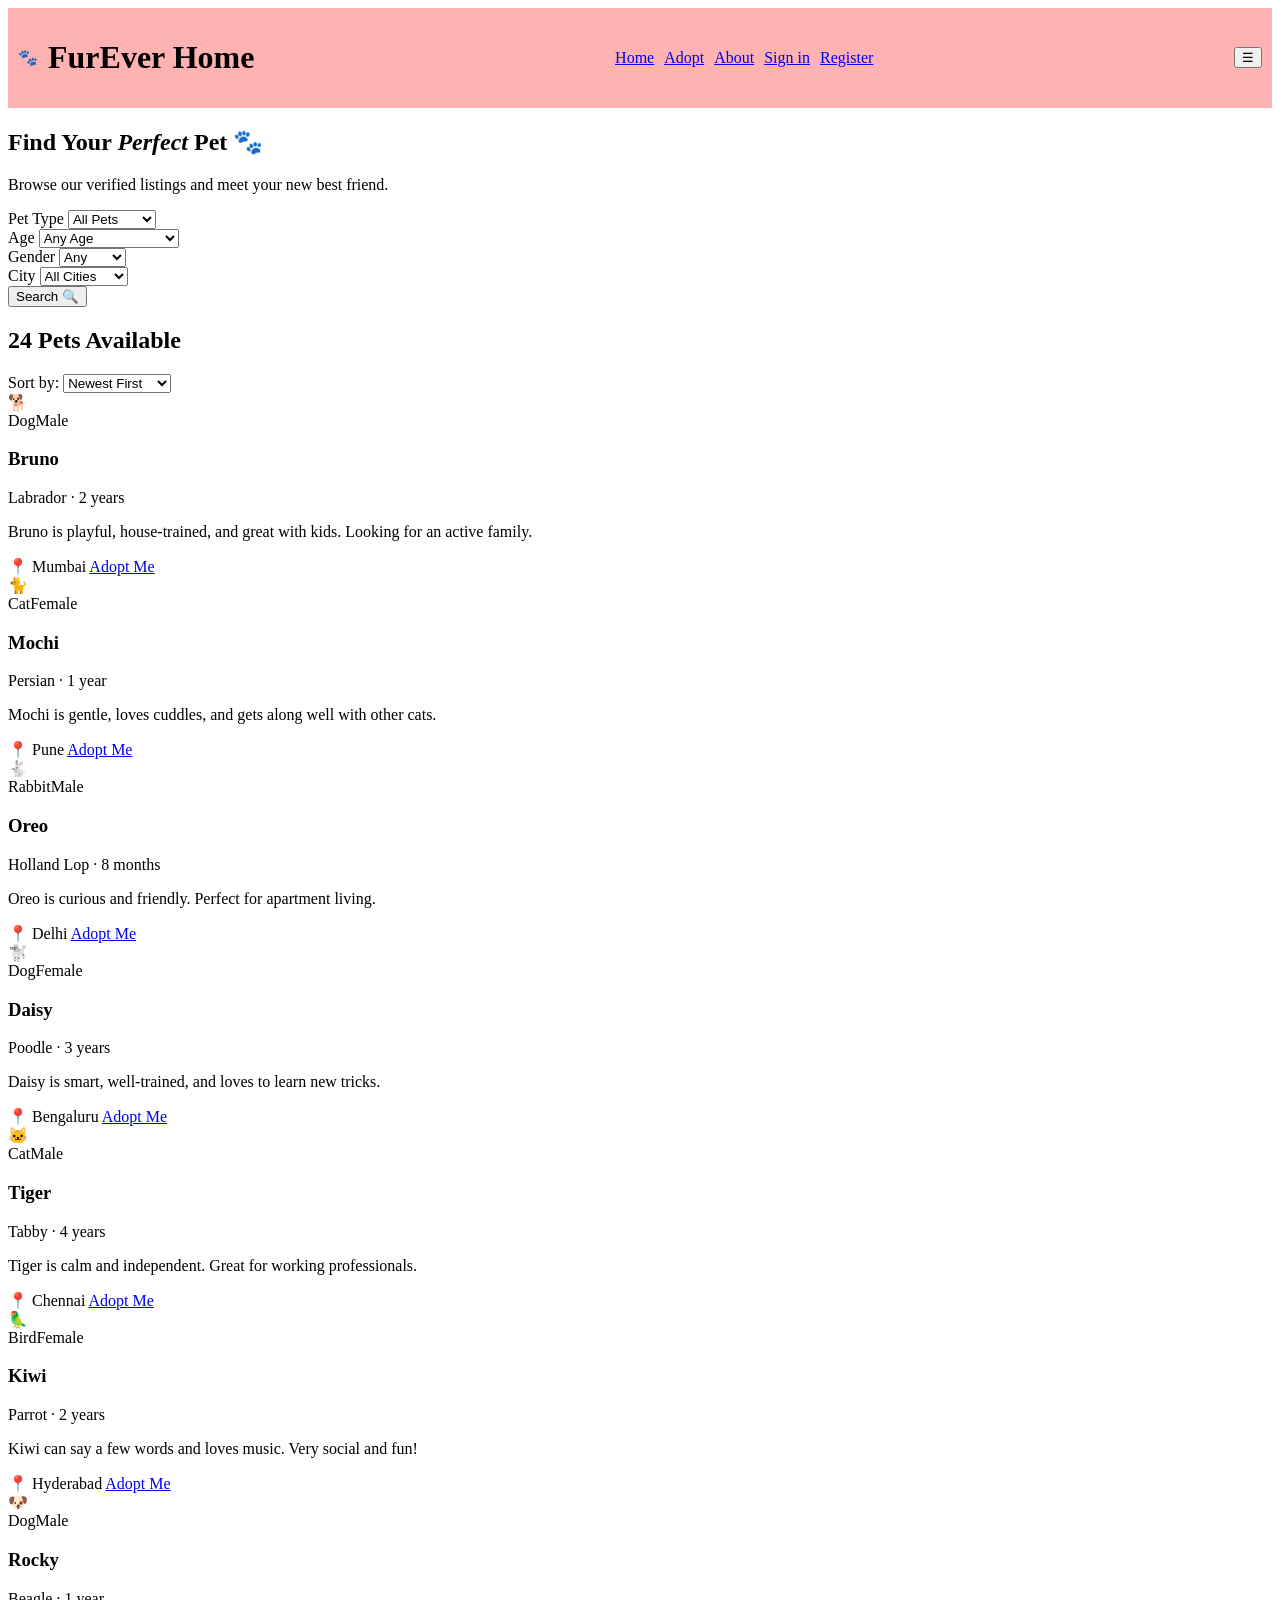
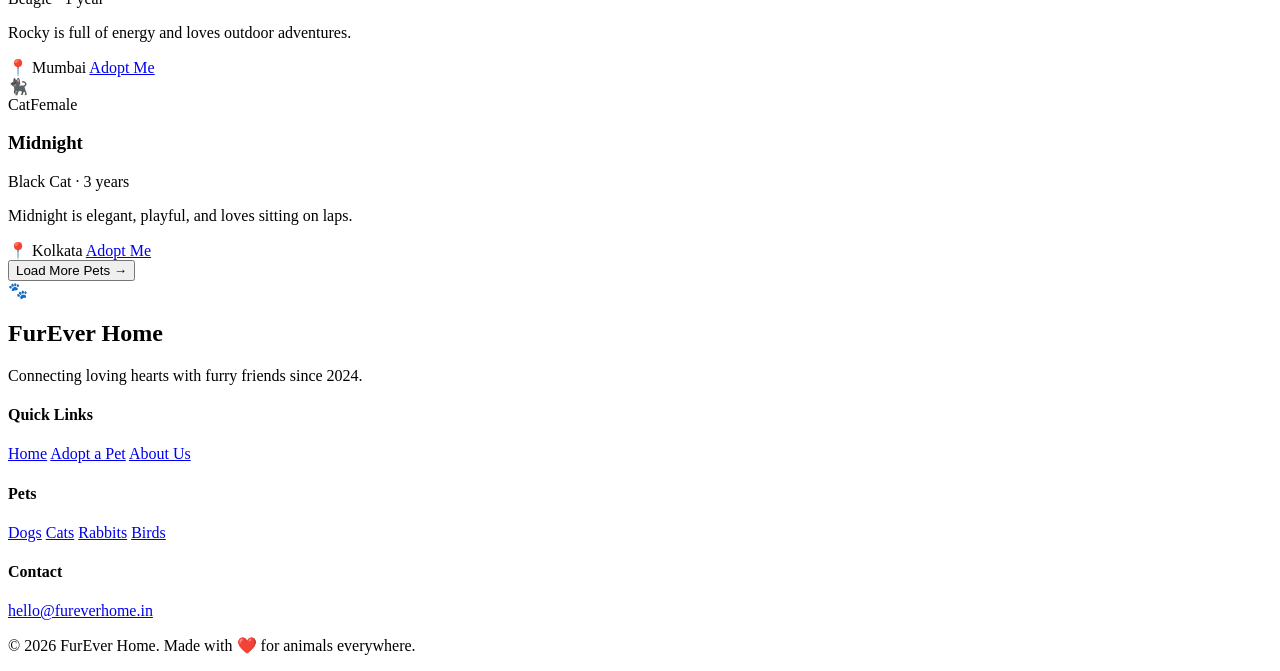
==== adopt.html @ f4fa9cf0 "about and adopt files done" ====
<!doctype html>
<html lang="en">
  <head>
    <title>Adopt a Pet — FurEver Home</title>
    <link rel="preconnect" href="https://fonts.googleapis.com" />
    <link rel="preconnect" href="https://fonts.gstatic.com" crossorigin />
    <link
      href="https://fonts.googleapis.com/css2?family=Playfair+Display:wght@700;900&family=Nunito:wght@400;600;700&display=swap"
      rel="stylesheet"
    />
    <link rel="stylesheet" href="styles/global.css" />
    <link rel="stylesheet" href="styles/header.css" />
    <link rel="stylesheet" href="styles/adopt.css" />
  </head>
  <body>
    <div class="container">
      <header class="header">
        <div class="header-left">
          <div class="logo-circle">🐾</div>
          <h1 class="site-title">FurEver Home</h1>
        </div>
        <nav class="header-right">
          <a href="index.html" class="nav-link">Home</a>
          <a href="adopt.html" class="nav-link active">Adopt</a>
          <a href="about.html" class="nav-link">About</a>
          <a href="login.html" class="btn btn-ghost">Sign in</a>
          <a href="register.html" class="btn btn-primary">Register</a>
        </nav>
        <button class="hamburger" onclick="toggleMenu()">☰</button>
      </header>

      <!-- PAGE HERO -->
      <section class="page-hero">
        <h1>Find Your <em>Perfect</em> Pet 🐾</h1>
        <p>Browse our verified listings and meet your new best friend.</p>
      </section>

      <!-- FILTERS -->
      <div class="filters-bar">
        <div class="filter-group">
          <label>Pet Type</label>
          <select onchange="filterPets()">
            <option value="all">All Pets</option>
            <option value="dog">🐕 Dogs</option>
            <option value="cat">🐈 Cats</option>
            <option value="rabbit">🐇 Rabbits</option>
            <option value="bird">🦜 Birds</option>
          </select>
        </div>
        <div class="filter-group">
          <label>Age</label>
          <select>
            <option>Any Age</option>
            <option>Puppy/Kitten (0–1y)</option>
            <option>Young (1–3y)</option>
            <option>Adult (3–7y)</option>
            <option>Senior (7y+)</option>
          </select>
        </div>
        <div class="filter-group">
          <label>Gender</label>
          <select>
            <option>Any</option>
            <option>Male</option>
            <option>Female</option>
          </select>
        </div>
        <div class="filter-group">
          <label>City</label>
          <select>
            <option>All Cities</option>
            <option>Mumbai</option>
            <option>Delhi</option>
            <option>Bengaluru</option>
            <option>Pune</option>
            <option>Chennai</option>
            <option>Hyderabad</option>
          </select>
        </div>
        <button class="btn btn-primary">Search 🔍</button>
      </div>

      <!-- PET LISTINGS -->
      <section class="listings-section">
        <div class="listings-header">
          <h2>24 Pets Available</h2>
          <div class="sort-row">
            <span>Sort by:</span>
            <select>
              <option>Newest First</option>
              <option>Oldest First</option>
              <option>Closest to You</option>
            </select>
          </div>
        </div>

        <div class="listings-grid">
          <!-- Dog cards -->
          <div class="listing-card" data-type="dog">
            <div class="listing-img dog-bg">🐕</div>
            <div class="listing-body">
              <div class="listing-tags">
                <span class="tag tag-dog">Dog</span
                ><span class="tag tag-male">Male</span>
              </div>
              <h3>Bruno</h3>
              <p class="listing-meta">Labrador · 2 years</p>
              <p class="listing-desc">
                Bruno is playful, house-trained, and great with kids. Looking
                for an active family.
              </p>
              <div class="listing-footer">
                <span class="listing-loc">📍 Mumbai</span>
                <a href="#" class="btn btn-primary btn-sm">Adopt Me</a>
              </div>
            </div>
          </div>

          <div class="listing-card" data-type="cat">
            <div class="listing-img cat-bg">🐈</div>
            <div class="listing-body">
              <div class="listing-tags">
                <span class="tag tag-cat">Cat</span
                ><span class="tag tag-female">Female</span>
              </div>
              <h3>Mochi</h3>
              <p class="listing-meta">Persian · 1 year</p>
              <p class="listing-desc">
                Mochi is gentle, loves cuddles, and gets along well with other
                cats.
              </p>
              <div class="listing-footer">
                <span class="listing-loc">📍 Pune</span>
                <a href="#" class="btn btn-primary btn-sm">Adopt Me</a>
              </div>
            </div>
          </div>

          <div class="listing-card" data-type="rabbit">
            <div class="listing-img rabbit-bg">🐇</div>
            <div class="listing-body">
              <div class="listing-tags">
                <span class="tag tag-rabbit">Rabbit</span
                ><span class="tag tag-male">Male</span>
              </div>
              <h3>Oreo</h3>
              <p class="listing-meta">Holland Lop · 8 months</p>
              <p class="listing-desc">
                Oreo is curious and friendly. Perfect for apartment living.
              </p>
              <div class="listing-footer">
                <span class="listing-loc">📍 Delhi</span>
                <a href="#" class="btn btn-primary btn-sm">Adopt Me</a>
              </div>
            </div>
          </div>

          <div class="listing-card" data-type="dog">
            <div class="listing-img dog-bg">🐩</div>
            <div class="listing-body">
              <div class="listing-tags">
                <span class="tag tag-dog">Dog</span
                ><span class="tag tag-female">Female</span>
              </div>
              <h3>Daisy</h3>
              <p class="listing-meta">Poodle · 3 years</p>
              <p class="listing-desc">
                Daisy is smart, well-trained, and loves to learn new tricks.
              </p>
              <div class="listing-footer">
                <span class="listing-loc">📍 Bengaluru</span>
                <a href="#" class="btn btn-primary btn-sm">Adopt Me</a>
              </div>
            </div>
          </div>

          <div class="listing-card" data-type="cat">
            <div class="listing-img cat-bg">🐱</div>
            <div class="listing-body">
              <div class="listing-tags">
                <span class="tag tag-cat">Cat</span
                ><span class="tag tag-male">Male</span>
              </div>
              <h3>Tiger</h3>
              <p class="listing-meta">Tabby · 4 years</p>
              <p class="listing-desc">
                Tiger is calm and independent. Great for working professionals.
              </p>
              <div class="listing-footer">
                <span class="listing-loc">📍 Chennai</span>
                <a href="#" class="btn btn-primary btn-sm">Adopt Me</a>
              </div>
            </div>
          </div>

          <div class="listing-card" data-type="bird">
            <div class="listing-img bird-bg">🦜</div>
            <div class="listing-body">
              <div class="listing-tags">
                <span class="tag tag-bird">Bird</span
                ><span class="tag tag-female">Female</span>
              </div>
              <h3>Kiwi</h3>
              <p class="listing-meta">Parrot · 2 years</p>
              <p class="listing-desc">
                Kiwi can say a few words and loves music. Very social and fun!
              </p>
              <div class="listing-footer">
                <span class="listing-loc">📍 Hyderabad</span>
                <a href="#" class="btn btn-primary btn-sm">Adopt Me</a>
              </div>
            </div>
          </div>

          <div class="listing-card" data-type="dog">
            <div class="listing-img dog-bg">🐶</div>
            <div class="listing-body">
              <div class="listing-tags">
                <span class="tag tag-dog">Dog</span
                ><span class="tag tag-male">Male</span>
              </div>
              <h3>Rocky</h3>
              <p class="listing-meta">Beagle · 1 year</p>
              <p class="listing-desc">
                Rocky is full of energy and loves outdoor adventures.
              </p>
              <div class="listing-footer">
                <span class="listing-loc">📍 Mumbai</span>
                <a href="#" class="btn btn-primary btn-sm">Adopt Me</a>
              </div>
            </div>
          </div>

          <div class="listing-card" data-type="cat">
            <div class="listing-img cat-bg">🐈‍⬛</div>
            <div class="listing-body">
              <div class="listing-tags">
                <span class="tag tag-cat">Cat</span
                ><span class="tag tag-female">Female</span>
              </div>
              <h3>Midnight</h3>
              <p class="listing-meta">Black Cat · 3 years</p>
              <p class="listing-desc">
                Midnight is elegant, playful, and loves sitting on laps.
              </p>
              <div class="listing-footer">
                <span class="listing-loc">📍 Kolkata</span>
                <a href="#" class="btn btn-primary btn-sm">Adopt Me</a>
              </div>
            </div>
          </div>
        </div>

        <div class="load-more">
          <button class="btn btn-outline btn-lg">Load More Pets →</button>
        </div>
      </section>

      <!-- FOOTER -->
      <footer class="footer">
        <div class="footer-top">
          <div class="footer-brand">
            <div class="logo-circle">🐾</div>
            <h2>FurEver Home</h2>
            <p>Connecting loving hearts with furry friends since 2024.</p>
          </div>
          <div class="footer-links">
            <h4>Quick Links</h4>
            <a href="index.html">Home</a>
            <a href="adopt.html">Adopt a Pet</a>
            <a href="about.html">About Us</a>
          </div>
          <div class="footer-links">
            <h4>Pets</h4>
            <a href="#">Dogs</a>
            <a href="#">Cats</a>
            <a href="#">Rabbits</a>
            <a href="#">Birds</a>
          </div>
          <div class="footer-links">
            <h4>Contact</h4>
            <a href="#">hello@fureverhome.in</a>
          </div>
        </div>
        <div class="footer-bottom">
          <p>© 2026 FurEver Home. Made with ❤️ for animals everywhere.</p>
        </div>
      </footer>
    </div>
    <script>
      function toggleMenu() {
        document.querySelector(".header-right").classList.toggle("open");
      }
    </script>
  </body>
</html>
---- styles/header.css ----
.header {
  background-color: #ffb2b2;
  display: flex;
  align-items: center;
  justify-content: space-between;
  padding: 10px;
}

.header-left {
  display: flex;
  align-items: center;
  gap: 10px;
}

.header img {
  width: 50px;
  height: 50px;
  border-radius: 50%;
  padding-bottom: 8px;
  padding-top: 8px;
}

.header-right {
  display: flex;
  gap: 10px;
}

.header-right button {
  border: none;
  font-size: 15px;
  border-radius: 8px;
  padding: 8px 10px;
  cursor: pointer;
  background-color: #fffbf1;
}

.header-right button:hover {
  opacity: 0.85;
}
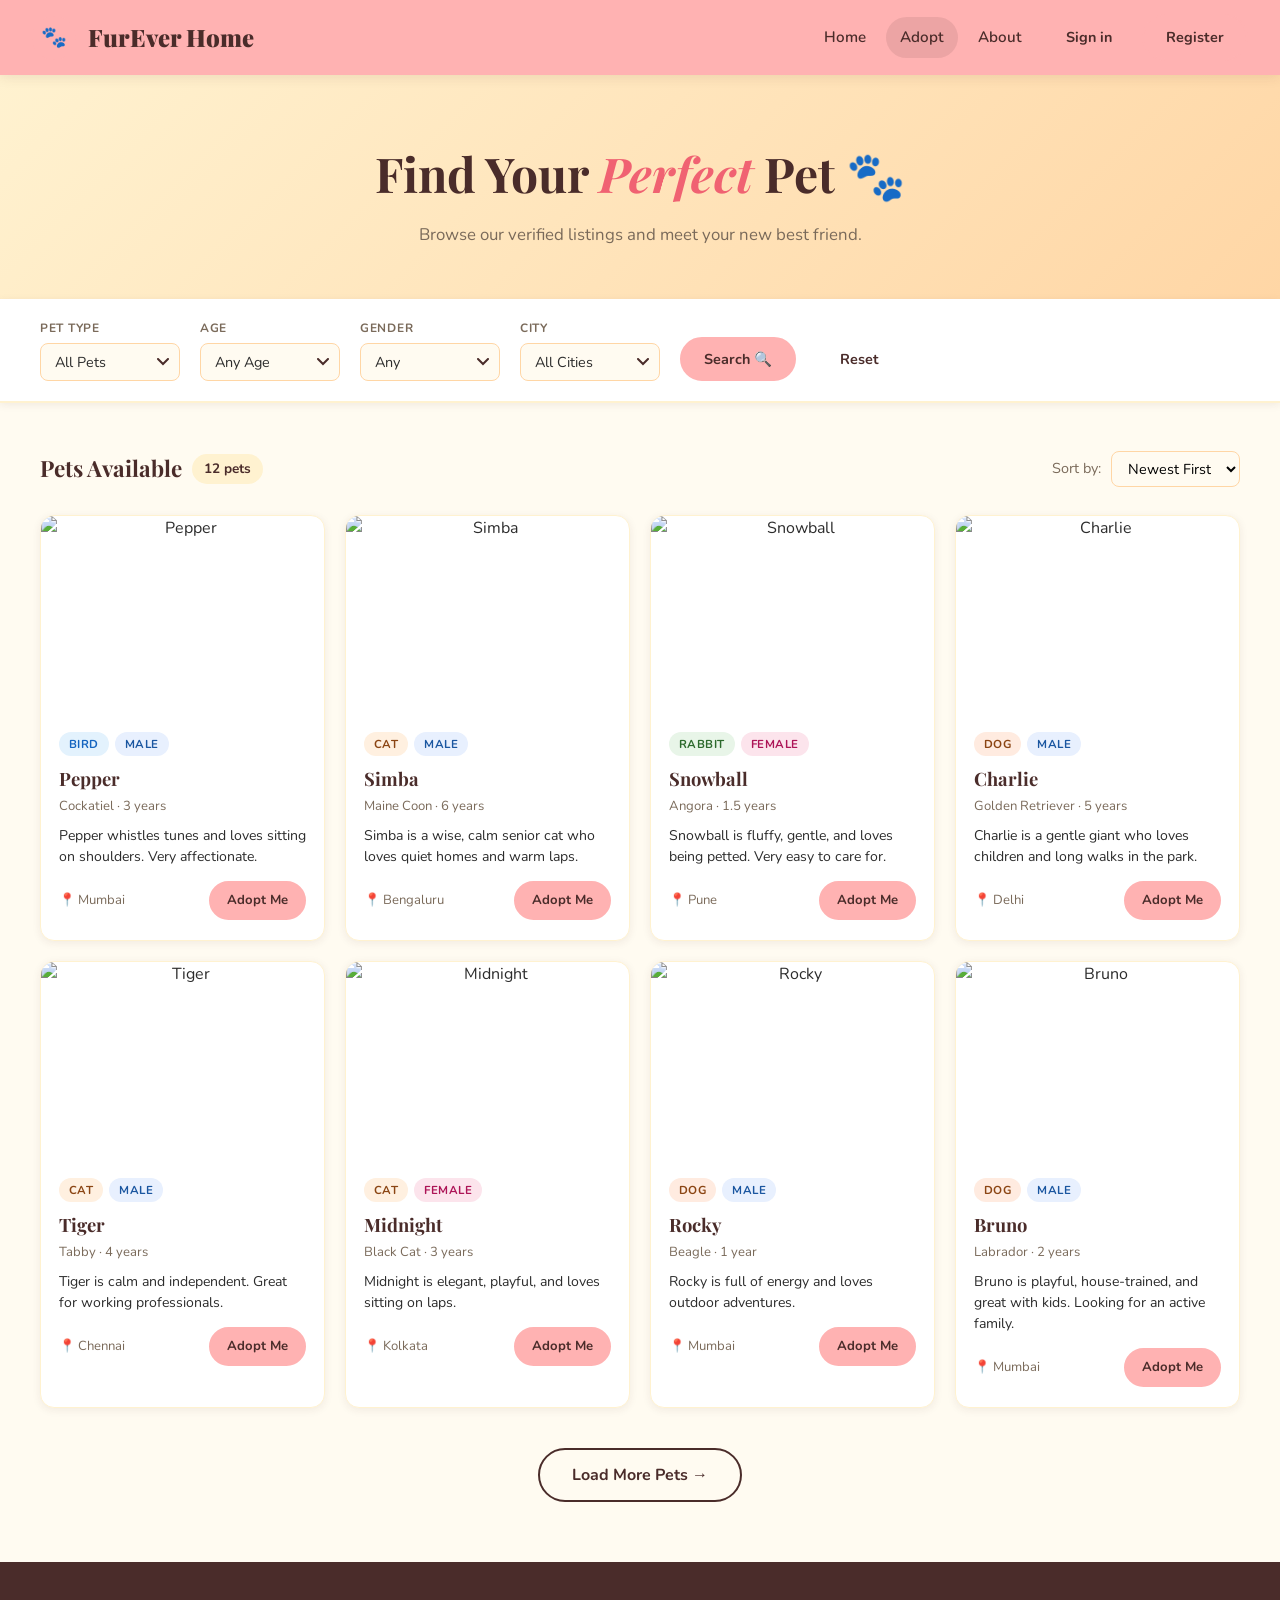
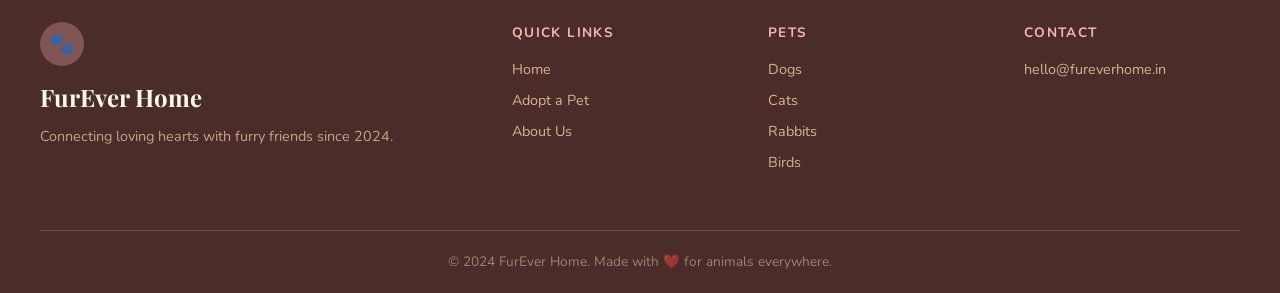
==== commit f5963b00: "updated adopt and index files" ====
--- a/adopt.html
+++ b/adopt.html
@@ -11,6 +11,70 @@
     <link rel="stylesheet" href="styles/global.css" />
     <link rel="stylesheet" href="styles/header.css" />
     <link rel="stylesheet" href="styles/adopt.css" />
+    <style>
+      .listing-img {
+        height: 200px;
+        padding: 0;
+        overflow: hidden;
+        display: block;
+        font-size: unset;
+      }
+      .listing-img img {
+        width: 100%;
+        height: 100%;
+        object-fit: cover;
+        display: block;
+        transition: transform 0.4s ease;
+      }
+      .listing-card:hover .listing-img img {
+        transform: scale(1.06);
+      }
+
+      .empty-state {
+        grid-column: 1 / -1;
+        text-align: center;
+        padding: 60px 20px;
+        color: var(--muted);
+      }
+      .empty-state .empty-emoji {
+        font-size: 3.5rem;
+        display: block;
+        margin-bottom: 14px;
+      }
+      .empty-state h3 {
+        font-family: var(--font-display);
+        color: var(--brown);
+        margin-bottom: 8px;
+      }
+
+      .listing-card {
+        animation: cardIn 0.35s ease both;
+      }
+      @keyframes cardIn {
+        from {
+          opacity: 0;
+          transform: translateY(16px);
+        }
+        to {
+          opacity: 1;
+          transform: translateY(0);
+        }
+      }
+
+      .filter-group select.active-filter {
+        border-color: var(--coral);
+        background-color: #fff5f5;
+      }
+
+      #result-count {
+        font-size: 0.85rem;
+        background: var(--warm);
+        color: var(--brown);
+        padding: 4px 12px;
+        border-radius: var(--radius-xl);
+        font-weight: 700;
+      }
+    </style>
   </head>
   <body>
     <div class="container">
@@ -39,7 +103,7 @@
       <div class="filters-bar">
         <div class="filter-group">
           <label>Pet Type</label>
-          <select onchange="filterPets()">
+          <select id="filter-type">
             <option value="all">All Pets</option>
             <option value="dog">🐕 Dogs</option>
             <option value="cat">🐈 Cats</option>
@@ -49,210 +113,65 @@
         </div>
         <div class="filter-group">
           <label>Age</label>
-          <select>
-            <option>Any Age</option>
-            <option>Puppy/Kitten (0–1y)</option>
-            <option>Young (1–3y)</option>
-            <option>Adult (3–7y)</option>
-            <option>Senior (7y+)</option>
+          <select id="filter-age">
+            <option value="all">Any Age</option>
+            <option value="young">Young (0–2y)</option>
+            <option value="adult">Adult (2–5y)</option>
+            <option value="senior">Senior (5y+)</option>
           </select>
         </div>
         <div class="filter-group">
           <label>Gender</label>
-          <select>
-            <option>Any</option>
-            <option>Male</option>
-            <option>Female</option>
+          <select id="filter-gender">
+            <option value="all">Any</option>
+            <option value="male">Male</option>
+            <option value="female">Female</option>
           </select>
         </div>
         <div class="filter-group">
           <label>City</label>
-          <select>
-            <option>All Cities</option>
-            <option>Mumbai</option>
-            <option>Delhi</option>
-            <option>Bengaluru</option>
-            <option>Pune</option>
-            <option>Chennai</option>
-            <option>Hyderabad</option>
+          <select id="filter-city">
+            <option value="all">All Cities</option>
+            <option value="mumbai">Mumbai</option>
+            <option value="delhi">Delhi</option>
+            <option value="bengaluru">Bengaluru</option>
+            <option value="pune">Pune</option>
+            <option value="chennai">Chennai</option>
+            <option value="hyderabad">Hyderabad</option>
+            <option value="kolkata">Kolkata</option>
           </select>
         </div>
-        <button class="btn btn-primary">Search 🔍</button>
+        <button class="btn btn-primary" onclick="applyFilters()">
+          Search 🔍
+        </button>
+        <button class="btn btn-ghost" onclick="resetFilters()">Reset</button>
       </div>
 
-      <!-- PET LISTINGS -->
+      <!-- LISTINGS -->
       <section class="listings-section">
         <div class="listings-header">
-          <h2>24 Pets Available</h2>
+          <div style="display: flex; align-items: center; gap: 10px">
+            <h2 id="listings-title">Pets Available</h2>
+            <span id="result-count"></span>
+          </div>
           <div class="sort-row">
             <span>Sort by:</span>
-            <select>
-              <option>Newest First</option>
-              <option>Oldest First</option>
-              <option>Closest to You</option>
+            <select id="sort-select" onchange="applyFilters()">
+              <option value="newest">Newest First</option>
+              <option value="oldest">Oldest First</option>
+              <option value="name-asc">Name A–Z</option>
+              <option value="name-desc">Name Z–A</option>
             </select>
           </div>
         </div>
 
-        <div class="listings-grid">
-          <!-- Dog cards -->
-          <div class="listing-card" data-type="dog">
-            <div class="listing-img dog-bg">🐕</div>
-            <div class="listing-body">
-              <div class="listing-tags">
-                <span class="tag tag-dog">Dog</span
-                ><span class="tag tag-male">Male</span>
-              </div>
-              <h3>Bruno</h3>
-              <p class="listing-meta">Labrador · 2 years</p>
-              <p class="listing-desc">
-                Bruno is playful, house-trained, and great with kids. Looking
-                for an active family.
-              </p>
-              <div class="listing-footer">
-                <span class="listing-loc">📍 Mumbai</span>
-                <a href="#" class="btn btn-primary btn-sm">Adopt Me</a>
-              </div>
-            </div>
-          </div>
-
-          <div class="listing-card" data-type="cat">
-            <div class="listing-img cat-bg">🐈</div>
-            <div class="listing-body">
-              <div class="listing-tags">
-                <span class="tag tag-cat">Cat</span
-                ><span class="tag tag-female">Female</span>
-              </div>
-              <h3>Mochi</h3>
-              <p class="listing-meta">Persian · 1 year</p>
-              <p class="listing-desc">
-                Mochi is gentle, loves cuddles, and gets along well with other
-                cats.
-              </p>
-              <div class="listing-footer">
-                <span class="listing-loc">📍 Pune</span>
-                <a href="#" class="btn btn-primary btn-sm">Adopt Me</a>
-              </div>
-            </div>
-          </div>
-
-          <div class="listing-card" data-type="rabbit">
-            <div class="listing-img rabbit-bg">🐇</div>
-            <div class="listing-body">
-              <div class="listing-tags">
-                <span class="tag tag-rabbit">Rabbit</span
-                ><span class="tag tag-male">Male</span>
-              </div>
-              <h3>Oreo</h3>
-              <p class="listing-meta">Holland Lop · 8 months</p>
-              <p class="listing-desc">
-                Oreo is curious and friendly. Perfect for apartment living.
-              </p>
-              <div class="listing-footer">
-                <span class="listing-loc">📍 Delhi</span>
-                <a href="#" class="btn btn-primary btn-sm">Adopt Me</a>
-              </div>
-            </div>
-          </div>
-
-          <div class="listing-card" data-type="dog">
-            <div class="listing-img dog-bg">🐩</div>
-            <div class="listing-body">
-              <div class="listing-tags">
-                <span class="tag tag-dog">Dog</span
-                ><span class="tag tag-female">Female</span>
-              </div>
-              <h3>Daisy</h3>
-              <p class="listing-meta">Poodle · 3 years</p>
-              <p class="listing-desc">
-                Daisy is smart, well-trained, and loves to learn new tricks.
-              </p>
-              <div class="listing-footer">
-                <span class="listing-loc">📍 Bengaluru</span>
-                <a href="#" class="btn btn-primary btn-sm">Adopt Me</a>
-              </div>
-            </div>
-          </div>
-
-          <div class="listing-card" data-type="cat">
-            <div class="listing-img cat-bg">🐱</div>
-            <div class="listing-body">
-              <div class="listing-tags">
-                <span class="tag tag-cat">Cat</span
-                ><span class="tag tag-male">Male</span>
-              </div>
-              <h3>Tiger</h3>
-              <p class="listing-meta">Tabby · 4 years</p>
-              <p class="listing-desc">
-                Tiger is calm and independent. Great for working professionals.
-              </p>
-              <div class="listing-footer">
-                <span class="listing-loc">📍 Chennai</span>
-                <a href="#" class="btn btn-primary btn-sm">Adopt Me</a>
-              </div>
-            </div>
-          </div>
-
-          <div class="listing-card" data-type="bird">
-            <div class="listing-img bird-bg">🦜</div>
-            <div class="listing-body">
-              <div class="listing-tags">
-                <span class="tag tag-bird">Bird</span
-                ><span class="tag tag-female">Female</span>
-              </div>
-              <h3>Kiwi</h3>
-              <p class="listing-meta">Parrot · 2 years</p>
-              <p class="listing-desc">
-                Kiwi can say a few words and loves music. Very social and fun!
-              </p>
-              <div class="listing-footer">
-                <span class="listing-loc">📍 Hyderabad</span>
-                <a href="#" class="btn btn-primary btn-sm">Adopt Me</a>
-              </div>
-            </div>
-          </div>
-
-          <div class="listing-card" data-type="dog">
-            <div class="listing-img dog-bg">🐶</div>
-            <div class="listing-body">
-              <div class="listing-tags">
-                <span class="tag tag-dog">Dog</span
-                ><span class="tag tag-male">Male</span>
-              </div>
-              <h3>Rocky</h3>
-              <p class="listing-meta">Beagle · 1 year</p>
-              <p class="listing-desc">
-                Rocky is full of energy and loves outdoor adventures.
-              </p>
-              <div class="listing-footer">
-                <span class="listing-loc">📍 Mumbai</span>
-                <a href="#" class="btn btn-primary btn-sm">Adopt Me</a>
-              </div>
-            </div>
-          </div>
-
-          <div class="listing-card" data-type="cat">
-            <div class="listing-img cat-bg">🐈‍⬛</div>
-            <div class="listing-body">
-              <div class="listing-tags">
-                <span class="tag tag-cat">Cat</span
-                ><span class="tag tag-female">Female</span>
-              </div>
-              <h3>Midnight</h3>
-              <p class="listing-meta">Black Cat · 3 years</p>
-              <p class="listing-desc">
-                Midnight is elegant, playful, and loves sitting on laps.
-              </p>
-              <div class="listing-footer">
-                <span class="listing-loc">📍 Kolkata</span>
-                <a href="#" class="btn btn-primary btn-sm">Adopt Me</a>
-              </div>
-            </div>
-          </div>
-        </div>
-
-        <div class="load-more">
-          <button class="btn btn-outline btn-lg">Load More Pets →</button>
+        <!-- Cards are rendered by JS -->
+        <div class="listings-grid" id="listings-grid"></div>
+
+        <div class="load-more" id="load-more-wrap" style="display: none">
+          <button class="btn btn-outline btn-lg" onclick="loadMore()">
+            Load More Pets →
+          </button>
         </div>
       </section>
 
@@ -283,14 +202,338 @@
           </div>
         </div>
         <div class="footer-bottom">
-          <p>© 2026 FurEver Home. Made with ❤️ for animals everywhere.</p>
+          <p>© 2024 FurEver Home. Made with ❤️ for animals everywhere.</p>
         </div>
       </footer>
     </div>
+
     <script>
+      const ALL_PETS = [
+        {
+          id: 1,
+          name: "Bruno",
+          type: "dog",
+          breed: "Labrador",
+          age: 2,
+          ageLabel: "2 years",
+          ageGroup: "young",
+          gender: "male",
+          city: "mumbai",
+          cityLabel: "Mumbai",
+          desc: "Bruno is playful, house-trained, and great with kids. Looking for an active family.",
+          img: "https://images.unsplash.com/photo-1561037404-61cd46aa615b?w=400&q=80",
+          date: 5,
+        },
+        {
+          id: 2,
+          name: "Mochi",
+          type: "cat",
+          breed: "Persian",
+          age: 1,
+          ageLabel: "1 year",
+          ageGroup: "young",
+          gender: "female",
+          city: "pune",
+          cityLabel: "Pune",
+          desc: "Mochi is gentle, loves cuddles, and gets along well with other cats.",
+          img: "https://images.unsplash.com/photo-1596854407944-bf87f6fdd49e?w=400&q=80",
+          date: 4,
+        },
+        {
+          id: 3,
+          name: "Oreo",
+          type: "rabbit",
+          breed: "Holland Lop",
+          age: 0.7,
+          ageLabel: "8 months",
+          ageGroup: "young",
+          gender: "male",
+          city: "delhi",
+          cityLabel: "Delhi",
+          desc: "Oreo is curious and friendly. Perfect for apartment living.",
+          img: "https://images.unsplash.com/photo-1585110396000-c9ffd4e4b308?w=400&q=80",
+          date: 3,
+        },
+        {
+          id: 4,
+          name: "Daisy",
+          type: "dog",
+          breed: "Poodle",
+          age: 3,
+          ageLabel: "3 years",
+          ageGroup: "adult",
+          gender: "female",
+          city: "bengaluru",
+          cityLabel: "Bengaluru",
+          desc: "Daisy is smart, well-trained, and loves to learn new tricks.",
+          img: "https://images.unsplash.com/photo-1552053831-71594a27632d?w=400&q=80",
+          date: 2,
+        },
+        {
+          id: 5,
+          name: "Tiger",
+          type: "cat",
+          breed: "Tabby",
+          age: 4,
+          ageLabel: "4 years",
+          ageGroup: "adult",
+          gender: "male",
+          city: "chennai",
+          cityLabel: "Chennai",
+          desc: "Tiger is calm and independent. Great for working professionals.",
+          img: "https://images.unsplash.com/photo-1574144611937-0df059b5ef3e?w=400&q=80",
+          date: 8,
+        },
+        {
+          id: 6,
+          name: "Kiwi",
+          type: "bird",
+          breed: "Parrot",
+          age: 2,
+          ageLabel: "2 years",
+          ageGroup: "young",
+          gender: "female",
+          city: "hyderabad",
+          cityLabel: "Hyderabad",
+          desc: "Kiwi can say a few words and loves music. Very social and fun!",
+          img: "https://images.unsplash.com/photo-1552728089-57bdde30beb3?w=400&q=80",
+          date: 1,
+        },
+        {
+          id: 7,
+          name: "Rocky",
+          type: "dog",
+          breed: "Beagle",
+          age: 1,
+          ageLabel: "1 year",
+          ageGroup: "young",
+          gender: "male",
+          city: "mumbai",
+          cityLabel: "Mumbai",
+          desc: "Rocky is full of energy and loves outdoor adventures.",
+          img: "https://images.unsplash.com/photo-1543466835-00a7907e9de1?w=400&q=80",
+          date: 6,
+        },
+        {
+          id: 8,
+          name: "Midnight",
+          type: "cat",
+          breed: "Black Cat",
+          age: 3,
+          ageLabel: "3 years",
+          ageGroup: "adult",
+          gender: "female",
+          city: "kolkata",
+          cityLabel: "Kolkata",
+          desc: "Midnight is elegant, playful, and loves sitting on laps.",
+          img: "https://images.unsplash.com/photo-1519052537078-e6302a4968d4?w=400&q=80",
+          date: 7,
+        },
+        {
+          id: 9,
+          name: "Charlie",
+          type: "dog",
+          breed: "Golden Retriever",
+          age: 5,
+          ageLabel: "5 years",
+          ageGroup: "adult",
+          gender: "male",
+          city: "delhi",
+          cityLabel: "Delhi",
+          desc: "Charlie is a gentle giant who loves children and long walks in the park.",
+          img: "https://images.unsplash.com/photo-1587300003388-59208cc962cb?w=400&q=80",
+          date: 9,
+        },
+        {
+          id: 10,
+          name: "Snowball",
+          type: "rabbit",
+          breed: "Angora",
+          age: 1.5,
+          ageLabel: "1.5 years",
+          ageGroup: "young",
+          gender: "female",
+          city: "pune",
+          cityLabel: "Pune",
+          desc: "Snowball is fluffy, gentle, and loves being petted. Very easy to care for.",
+          img: "https://images.unsplash.com/photo-1623387641168-d9803ddd3f35?w=400&q=80",
+          date: 10,
+        },
+        {
+          id: 11,
+          name: "Simba",
+          type: "cat",
+          breed: "Maine Coon",
+          age: 6,
+          ageLabel: "6 years",
+          ageGroup: "senior",
+          gender: "male",
+          city: "bengaluru",
+          cityLabel: "Bengaluru",
+          desc: "Simba is a wise, calm senior cat who loves quiet homes and warm laps.",
+          img: "https://images.unsplash.com/photo-1533743983669-94fa5c4338ec?w=400&q=80",
+          date: 11,
+        },
+        {
+          id: 12,
+          name: "Pepper",
+          type: "bird",
+          breed: "Cockatiel",
+          age: 3,
+          ageLabel: "3 years",
+          ageGroup: "adult",
+          gender: "male",
+          city: "mumbai",
+          cityLabel: "Mumbai",
+          desc: "Pepper whistles tunes and loves sitting on shoulders. Very affectionate.",
+          img: "https://images.unsplash.com/photo-1606567595334-d39972c85dbe?w=400&q=80",
+          date: 12,
+        },
+      ];
+
+      const PAGE_SIZE = 8;
+      let visibleCount = PAGE_SIZE;
+      let filteredPets = [...ALL_PETS];
+
+      function getTagClass(type) {
+        return (
+          {
+            dog: "tag-dog",
+            cat: "tag-cat",
+            rabbit: "tag-rabbit",
+            bird: "tag-bird",
+          }[type] || "tag-dog"
+        );
+      }
+
+      function capitalise(str) {
+        return str.charAt(0).toUpperCase() + str.slice(1);
+      }
+
+      function buildCard(pet) {
+        return `
+          <div class="listing-card" data-id="${pet.id}">
+            <div class="listing-img">
+              <img src="${pet.img}" alt="${pet.name}" loading="lazy" />
+            </div>
+            <div class="listing-body">
+              <div class="listing-tags">
+                <span class="tag ${getTagClass(pet.type)}">${capitalise(pet.type)}</span>
+                <span class="tag ${pet.gender === "male" ? "tag-male" : "tag-female"}">${capitalise(pet.gender)}</span>
+              </div>
+              <h3>${pet.name}</h3>
+              <p class="listing-meta">${pet.breed} · ${pet.ageLabel}</p>
+              <p class="listing-desc">${pet.desc}</p>
+              <div class="listing-footer">
+                <span class="listing-loc">📍 ${pet.cityLabel}</span>
+                <a href="#" class="btn btn-primary btn-sm">Adopt Me</a>
+              </div>
+            </div>
+          </div>`;
+      }
+
+      function renderGrid() {
+        const grid = document.getElementById("listings-grid");
+        const shown = filteredPets.slice(0, visibleCount);
+
+        if (shown.length === 0) {
+          grid.innerHTML = `
+            <div class="empty-state">
+              <span class="empty-emoji">🔍</span>
+              <h3>No pets found</h3>
+              <p>Try adjusting your filters — there are plenty of pets waiting!</p>
+            </div>`;
+        } else {
+          grid.innerHTML = shown.map(buildCard).join("");
+        }
+
+        // result count badge
+        document.getElementById("result-count").textContent =
+          filteredPets.length + " pet" + (filteredPets.length !== 1 ? "s" : "");
+
+        // load more button
+        document.getElementById("load-more-wrap").style.display =
+          filteredPets.length > visibleCount ? "block" : "none";
+      }
+
+      function applyFilters() {
+        const type = document.getElementById("filter-type").value;
+        const age = document.getElementById("filter-age").value;
+        const gender = document.getElementById("filter-gender").value;
+        const city = document.getElementById("filter-city").value;
+        const sort = document.getElementById("sort-select").value;
+
+        // highlight active selects
+        [
+          ["filter-type", type],
+          ["filter-age", age],
+          ["filter-gender", gender],
+          ["filter-city", city],
+        ].forEach(([id, val]) => {
+          document
+            .getElementById(id)
+            .classList.toggle("active-filter", val !== "all");
+        });
+
+        // filter
+        filteredPets = ALL_PETS.filter((p) => {
+          if (type !== "all" && p.type !== type) return false;
+          if (age !== "all" && p.ageGroup !== age) return false;
+          if (gender !== "all" && p.gender !== gender) return false;
+          if (city !== "all" && p.city !== city) return false;
+          return true;
+        });
+
+        // sort
+        filteredPets.sort((a, b) => {
+          if (sort === "newest") return b.date - a.date;
+          if (sort === "oldest") return a.date - b.date;
+          if (sort === "name-asc") return a.name.localeCompare(b.name);
+          if (sort === "name-desc") return b.name.localeCompare(a.name);
+          return 0;
+        });
+
+        visibleCount = PAGE_SIZE;
+        renderGrid();
+      }
+
+      function resetFilters() {
+        ["filter-type", "filter-age", "filter-gender", "filter-city"].forEach(
+          (id) => {
+            const el = document.getElementById(id);
+            el.value = "all";
+            el.classList.remove("active-filter");
+          },
+        );
+        document.getElementById("sort-select").value = "newest";
+        applyFilters();
+      }
+
+      function loadMore() {
+        visibleCount += PAGE_SIZE;
+        renderGrid();
+        // scroll smoothly to newly revealed cards
+        const cards = document.querySelectorAll(".listing-card");
+        if (cards[PAGE_SIZE])
+          cards[PAGE_SIZE].scrollIntoView({
+            behavior: "smooth",
+            block: "start",
+          });
+      }
+
       function toggleMenu() {
         document.querySelector(".header-right").classList.toggle("open");
       }
+
+      /* ── Init ── */
+      applyFilters();
+
+      /* ── Live filter on select change ── */
+      ["filter-type", "filter-age", "filter-gender", "filter-city"].forEach(
+        (id) => {
+          document.getElementById(id).addEventListener("change", applyFilters);
+        },
+      );
     </script>
   </body>
 </html>
--- a/styles/global.css
+++ b/styles/global.css
@@ -0,0 +1,206 @@
+@import url("https://fonts.googleapis.com/css2?family=Playfair+Display:ital,wght@0,700;0,900;1,700&family=Nunito:wght@400;600;700;800&display=swap");
+
+* {
+  margin: 0;
+  padding: 0;
+  box-sizing: border-box;
+}
+
+:root {
+  --cream: #fffbf1;
+  --warm: #fff2d0;
+  --peach: #ffd6a5;
+  --coral: #ffb2b2;
+  --rose: #f06272;
+  --brown: #4a2c2a;
+  --dark: #2c2c2c;
+  --muted: #7a6a5a;
+  --white: #ffffff;
+
+  --font-display: "Playfair Display", Georgia, serif;
+  --font-body: "Nunito", sans-serif;
+
+  --radius-sm: 8px;
+  --radius-md: 14px;
+  --radius-lg: 24px;
+  --radius-xl: 40px;
+
+  --shadow-sm: 0 2px 8px rgba(74, 44, 42, 0.08);
+  --shadow-md: 0 6px 24px rgba(74, 44, 42, 0.12);
+  --shadow-lg: 0 16px 48px rgba(74, 44, 42, 0.16);
+}
+
+html {
+  font-size: 16px;
+  scroll-behavior: smooth;
+}
+
+body {
+  font-family: var(--font-body);
+  background-color: var(--cream);
+  color: var(--dark);
+  line-height: 1.6;
+}
+
+.btn {
+  display: inline-flex;
+  align-items: center;
+  justify-content: center;
+  gap: 6px;
+  font-family: var(--font-body);
+  font-weight: 700;
+  font-size: 0.9rem;
+  border: 2px solid transparent;
+  border-radius: var(--radius-xl);
+  padding: 10px 22px;
+  cursor: pointer;
+  text-decoration: none;
+  transition: all 0.2s ease;
+  white-space: nowrap;
+}
+
+.btn-primary {
+  background-color: var(--coral);
+  color: var(--brown);
+  border-color: var(--coral);
+}
+.btn-primary:hover {
+  background-color: var(--rose);
+  border-color: var(--rose);
+  color: var(--white);
+  transform: translateY(-1px);
+  box-shadow: var(--shadow-md);
+}
+
+.btn-ghost {
+  background-color: transparent;
+  color: var(--brown);
+  border-color: transparent;
+}
+.btn-ghost:hover {
+  background-color: var(--warm);
+}
+
+.btn-outline {
+  background-color: transparent;
+  color: var(--brown);
+  border-color: var(--brown);
+}
+.btn-outline:hover {
+  background-color: var(--brown);
+  color: var(--white);
+}
+
+.btn-lg {
+  font-size: 1rem;
+  padding: 14px 32px;
+}
+.btn-sm {
+  font-size: 0.82rem;
+  padding: 7px 16px;
+}
+
+.logo-circle {
+  width: 44px;
+  height: 44px;
+  background-color: var(--coral);
+  border-radius: 50%;
+  display: flex;
+  align-items: center;
+  justify-content: center;
+  font-size: 1.3rem;
+  flex-shrink: 0;
+}
+
+.section-header {
+  text-align: center;
+  margin-bottom: 48px;
+}
+.section-header h2 {
+  font-family: var(--font-display);
+  font-size: clamp(1.8rem, 3vw, 2.6rem);
+  color: var(--brown);
+  margin-bottom: 10px;
+}
+.section-header p {
+  font-size: 1.05rem;
+  color: var(--muted);
+}
+.accent {
+  color: var(--rose);
+}
+
+.footer {
+  background-color: var(--brown);
+  color: var(--peach);
+  padding: 60px 40px 0;
+}
+.footer-top {
+  display: grid;
+  grid-template-columns: 2fr 1fr 1fr 1fr;
+  gap: 40px;
+  padding-bottom: 48px;
+  border-bottom: 1px solid rgba(255, 214, 165, 0.2);
+}
+.footer-brand .logo-circle {
+  background-color: rgba(255, 178, 178, 0.3);
+  margin-bottom: 12px;
+}
+.footer-brand h2 {
+  font-family: var(--font-display);
+  font-size: 1.5rem;
+  color: var(--cream);
+  margin-bottom: 8px;
+}
+.footer-brand p {
+  font-size: 0.9rem;
+  opacity: 0.7;
+}
+
+.footer-links h4 {
+  font-size: 0.85rem;
+  text-transform: uppercase;
+  letter-spacing: 0.1em;
+  color: var(--coral);
+  margin-bottom: 14px;
+}
+.footer-links a {
+  display: block;
+  text-decoration: none;
+  color: var(--peach);
+  font-size: 0.9rem;
+  margin-bottom: 8px;
+  opacity: 0.8;
+  transition: opacity 0.2s;
+}
+.footer-links a:hover {
+  opacity: 1;
+  color: var(--cream);
+}
+
+.footer-bottom {
+  padding: 20px 0;
+  text-align: center;
+  font-size: 0.85rem;
+  opacity: 0.5;
+}
+
+.container {
+  min-height: 100vh;
+  display: flex;
+  flex-direction: column;
+}
+
+@media (max-width: 768px) {
+  .footer-top {
+    grid-template-columns: 1fr 1fr;
+  }
+  .footer {
+    padding: 40px 20px 0;
+  }
+}
+@media (max-width: 480px) {
+  .footer-top {
+    grid-template-columns: 1fr;
+  }
+}
--- a/styles/header.css
+++ b/styles/header.css
@@ -1,39 +1,85 @@
 .header {
-  background-color: #ffb2b2;
+  background-color: var(--coral);
   display: flex;
   align-items: center;
   justify-content: space-between;
-  padding: 10px;
+  padding: 14px 32px;
+  position: sticky;
+  top: 0;
+  z-index: 100;
+  box-shadow: 0 2px 12px rgba(74, 44, 42, 0.1);
 }
 
 .header-left {
   display: flex;
   align-items: center;
-  gap: 10px;
+  gap: 12px;
 }
 
-.header img {
-  width: 50px;
-  height: 50px;
-  border-radius: 50%;
-  padding-bottom: 8px;
-  padding-top: 8px;
+.site-title {
+  font-family: var(--font-display);
+  font-size: 1.5rem;
+  color: var(--brown);
+  font-weight: 900;
 }
 
 .header-right {
   display: flex;
-  gap: 10px;
+  align-items: center;
+  gap: 6px;
 }
 
-.header-right button {
-  border: none;
-  font-size: 15px;
-  border-radius: 8px;
-  padding: 8px 10px;
-  cursor: pointer;
-  background-color: #fffbf1;
+.nav-link {
+  font-family: var(--font-body);
+  font-weight: 600;
+  font-size: 0.95rem;
+  color: var(--brown);
+  text-decoration: none;
+  padding: 8px 14px;
+  border-radius: var(--radius-xl);
+  transition: background 0.2s;
+}
+.nav-link:hover,
+.nav-link.active {
+  background-color: rgba(74, 44, 42, 0.1);
 }
 
-.header-right button:hover {
-  opacity: 0.85;
+.hamburger {
+  display: none;
+  background: none;
+  border: none;
+  font-size: 1.5rem;
+  cursor: pointer;
+  color: var(--brown);
+  padding: 6px;
 }
+
+@media (max-width: 768px) {
+  .header {
+    padding: 14px 20px;
+  }
+  .hamburger {
+    display: block;
+  }
+  .header-right {
+    display: none;
+    position: absolute;
+    top: 72px;
+    left: 0;
+    right: 0;
+    background-color: var(--coral);
+    flex-direction: column;
+    padding: 20px;
+    gap: 10px;
+    box-shadow: var(--shadow-md);
+  }
+  .header-right.open {
+    display: flex;
+  }
+  .nav-link,
+  .btn {
+    width: 100%;
+    text-align: center;
+    justify-content: center;
+  }
+}
--- a/styles/adopt.css
+++ b/styles/adopt.css
@@ -0,0 +1,234 @@
+.page-hero {
+  background: linear-gradient(135deg, var(--warm), var(--peach));
+  text-align: center;
+  padding: 60px 40px 50px;
+}
+.page-hero h1 {
+  font-family: var(--font-display);
+  font-size: clamp(2rem, 4vw, 3rem);
+  color: var(--brown);
+  margin-bottom: 10px;
+}
+.page-hero h1 em {
+  font-style: italic;
+  color: var(--rose);
+}
+.page-hero p {
+  font-size: 1.05rem;
+  color: var(--muted);
+}
+
+.filters-bar {
+  background-color: var(--white);
+  border-bottom: 2px solid var(--warm);
+  padding: 20px 40px;
+  display: flex;
+  align-items: flex-end;
+  gap: 20px;
+  flex-wrap: wrap;
+  position: sticky;
+  top: 72px;
+  z-index: 50;
+  box-shadow: var(--shadow-sm);
+}
+.filter-group {
+  display: flex;
+  flex-direction: column;
+  gap: 5px;
+}
+.filter-group label {
+  font-size: 0.75rem;
+  font-weight: 700;
+  text-transform: uppercase;
+  letter-spacing: 0.06em;
+  color: var(--muted);
+}
+.filter-group select {
+  font-family: var(--font-body);
+  font-size: 0.9rem;
+  color: var(--dark);
+  background-color: var(--cream);
+  border: 1.5px solid var(--peach);
+  border-radius: var(--radius-sm);
+  padding: 8px 14px;
+  cursor: pointer;
+  appearance: none;
+  background-image: url("data:image/svg+xml,%3Csvg xmlns='http://www.w3.org/2000/svg' width='12' height='8' viewBox='0 0 12 8'%3E%3Cpath d='M1 1l5 5 5-5' stroke='%234a2c2a' stroke-width='2' fill='none' stroke-linecap='round'/%3E%3C/svg%3E");
+  background-repeat: no-repeat;
+  background-position: right 10px center;
+  padding-right: 32px;
+  min-width: 140px;
+}
+.filter-group select:focus {
+  outline: none;
+  border-color: var(--coral);
+}
+
+.listings-section {
+  padding: 48px 40px 60px;
+  background-color: var(--cream);
+}
+.listings-header {
+  display: flex;
+  align-items: center;
+  justify-content: space-between;
+  margin-bottom: 28px;
+}
+.listings-header h2 {
+  font-family: var(--font-display);
+  font-size: 1.4rem;
+  color: var(--brown);
+}
+.sort-row {
+  display: flex;
+  align-items: center;
+  gap: 10px;
+  font-size: 0.9rem;
+  color: var(--muted);
+}
+.sort-row select {
+  font-family: var(--font-body);
+  font-size: 0.9rem;
+  border: 1.5px solid var(--peach);
+  border-radius: var(--radius-sm);
+  padding: 6px 12px;
+  background: var(--cream);
+  cursor: pointer;
+}
+
+.listings-grid {
+  display: grid;
+  grid-template-columns: repeat(4, 1fr);
+  gap: 20px;
+  margin-bottom: 40px;
+}
+.listing-card {
+  background-color: var(--white);
+  border-radius: var(--radius-md);
+  overflow: hidden;
+  box-shadow: var(--shadow-sm);
+  border: 1.5px solid var(--warm);
+  transition:
+    transform 0.25s,
+    box-shadow 0.25s;
+}
+.listing-card:hover {
+  transform: translateY(-5px);
+  box-shadow: var(--shadow-md);
+  border-color: var(--peach);
+}
+
+.listing-img {
+  font-size: 3.5rem;
+  text-align: center;
+  padding: 30px;
+  display: block;
+}
+.dog-bg {
+  background: linear-gradient(135deg, #ffd6a5, #ffb2b2);
+}
+.cat-bg {
+  background: linear-gradient(135deg, #ffd6a5, #ffe4b5);
+}
+.rabbit-bg {
+  background: linear-gradient(135deg, #e8f5e8, #c8e6c9);
+}
+.bird-bg {
+  background: linear-gradient(135deg, #e3f2fd, #b3e5fc);
+}
+
+.listing-body {
+  padding: 16px 18px 20px;
+}
+.listing-tags {
+  display: flex;
+  gap: 6px;
+  margin-bottom: 8px;
+  flex-wrap: wrap;
+}
+.tag {
+  font-size: 0.72rem;
+  font-weight: 700;
+  padding: 3px 10px;
+  border-radius: var(--radius-xl);
+  text-transform: uppercase;
+  letter-spacing: 0.04em;
+}
+.tag-dog {
+  background: #ffebe0;
+  color: #8b4513;
+}
+.tag-cat {
+  background: #fff0e0;
+  color: #8b4513;
+}
+.tag-rabbit {
+  background: #e8f5e8;
+  color: #2d6a2d;
+}
+.tag-bird {
+  background: #e3f2fd;
+  color: #1565c0;
+}
+.tag-male {
+  background: #e8f0fe;
+  color: #1a56a0;
+}
+.tag-female {
+  background: #fce4ec;
+  color: #ad1457;
+}
+
+.listing-card h3 {
+  font-family: var(--font-display);
+  font-size: 1.15rem;
+  color: var(--brown);
+  margin-bottom: 2px;
+}
+.listing-meta {
+  font-size: 0.82rem;
+  color: var(--muted);
+  margin-bottom: 8px;
+}
+.listing-desc {
+  font-size: 0.88rem;
+  color: var(--dark);
+  line-height: 1.5;
+  margin-bottom: 14px;
+}
+.listing-footer {
+  display: flex;
+  align-items: center;
+  justify-content: space-between;
+}
+.listing-loc {
+  font-size: 0.82rem;
+  color: var(--muted);
+}
+
+.load-more {
+  text-align: center;
+}
+
+@media (max-width: 1024px) {
+  .listings-grid {
+    grid-template-columns: repeat(3, 1fr);
+  }
+}
+@media (max-width: 768px) {
+  .listings-grid {
+    grid-template-columns: repeat(2, 1fr);
+  }
+  .filters-bar {
+    padding: 16px 20px;
+    top: 72px;
+  }
+  .listings-section {
+    padding: 40px 20px;
+  }
+}
+@media (max-width: 480px) {
+  .listings-grid {
+    grid-template-columns: 1fr 1fr;
+  }
+}
